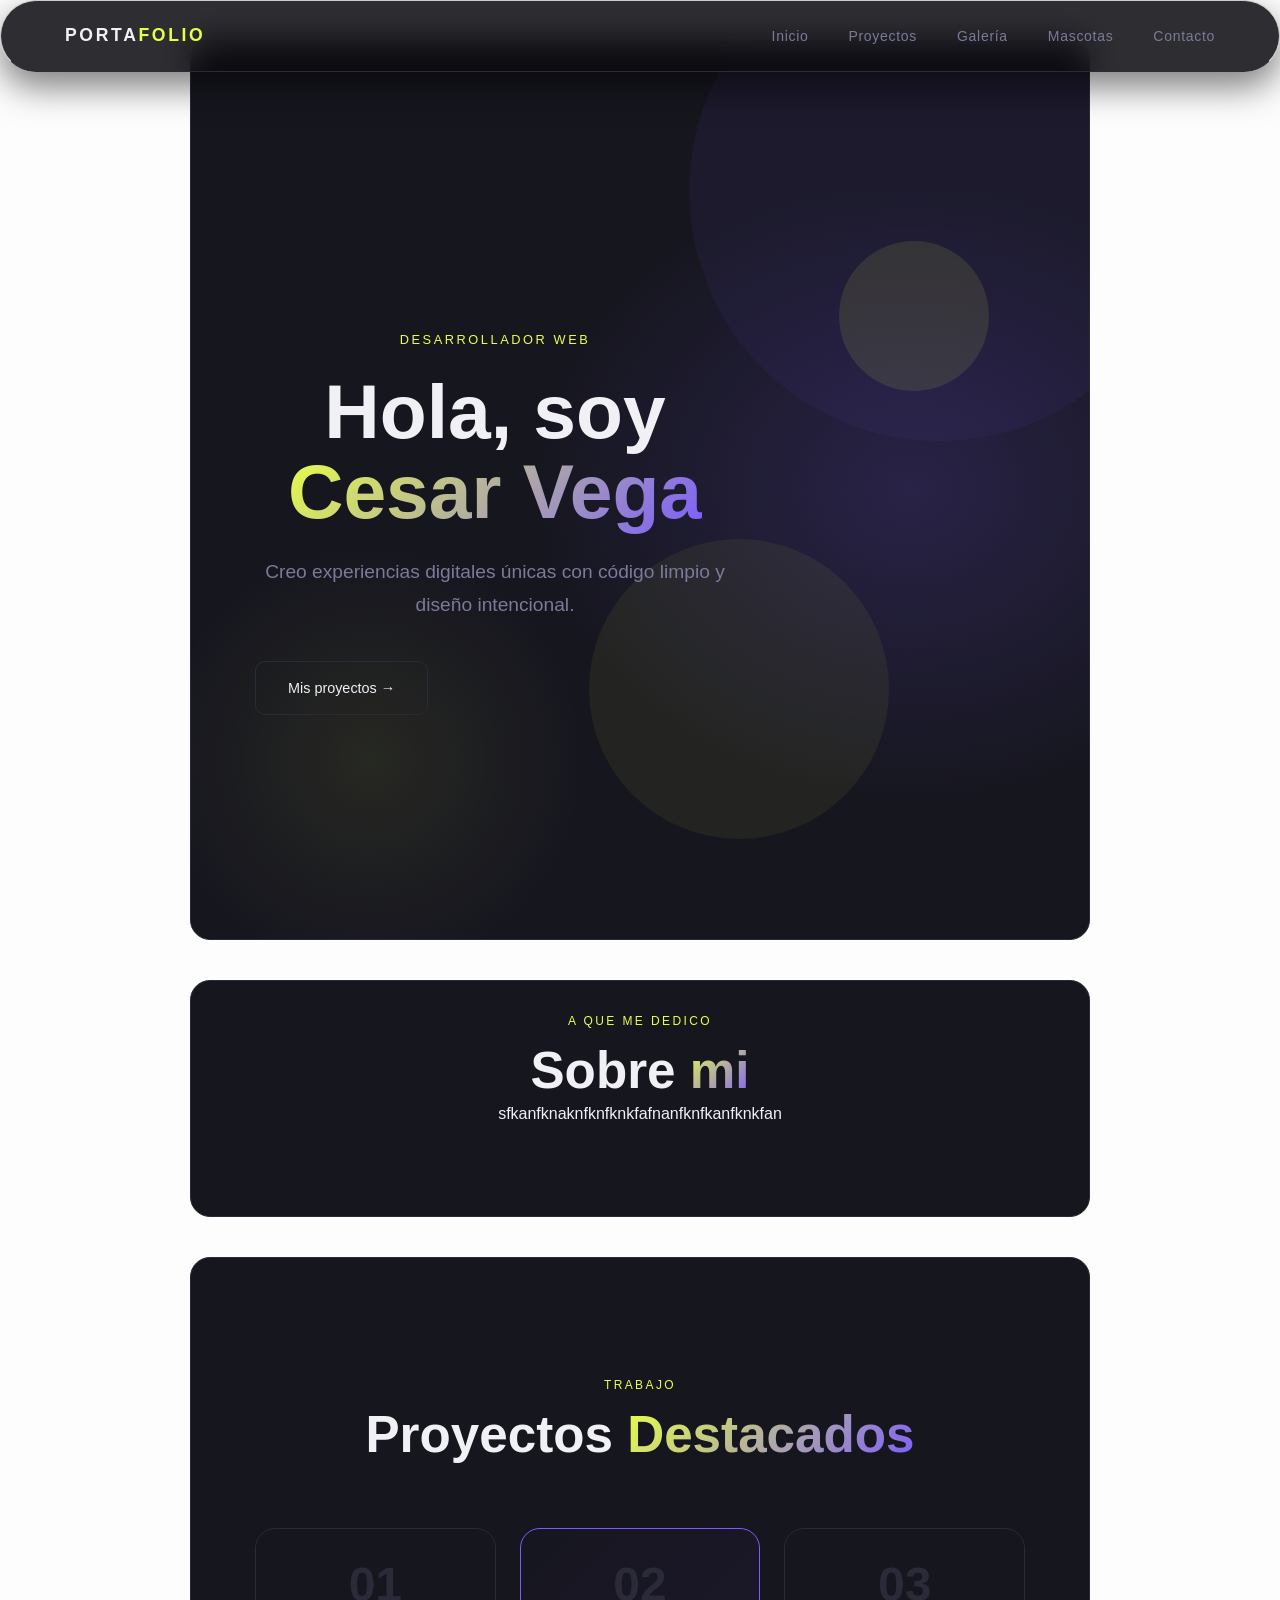
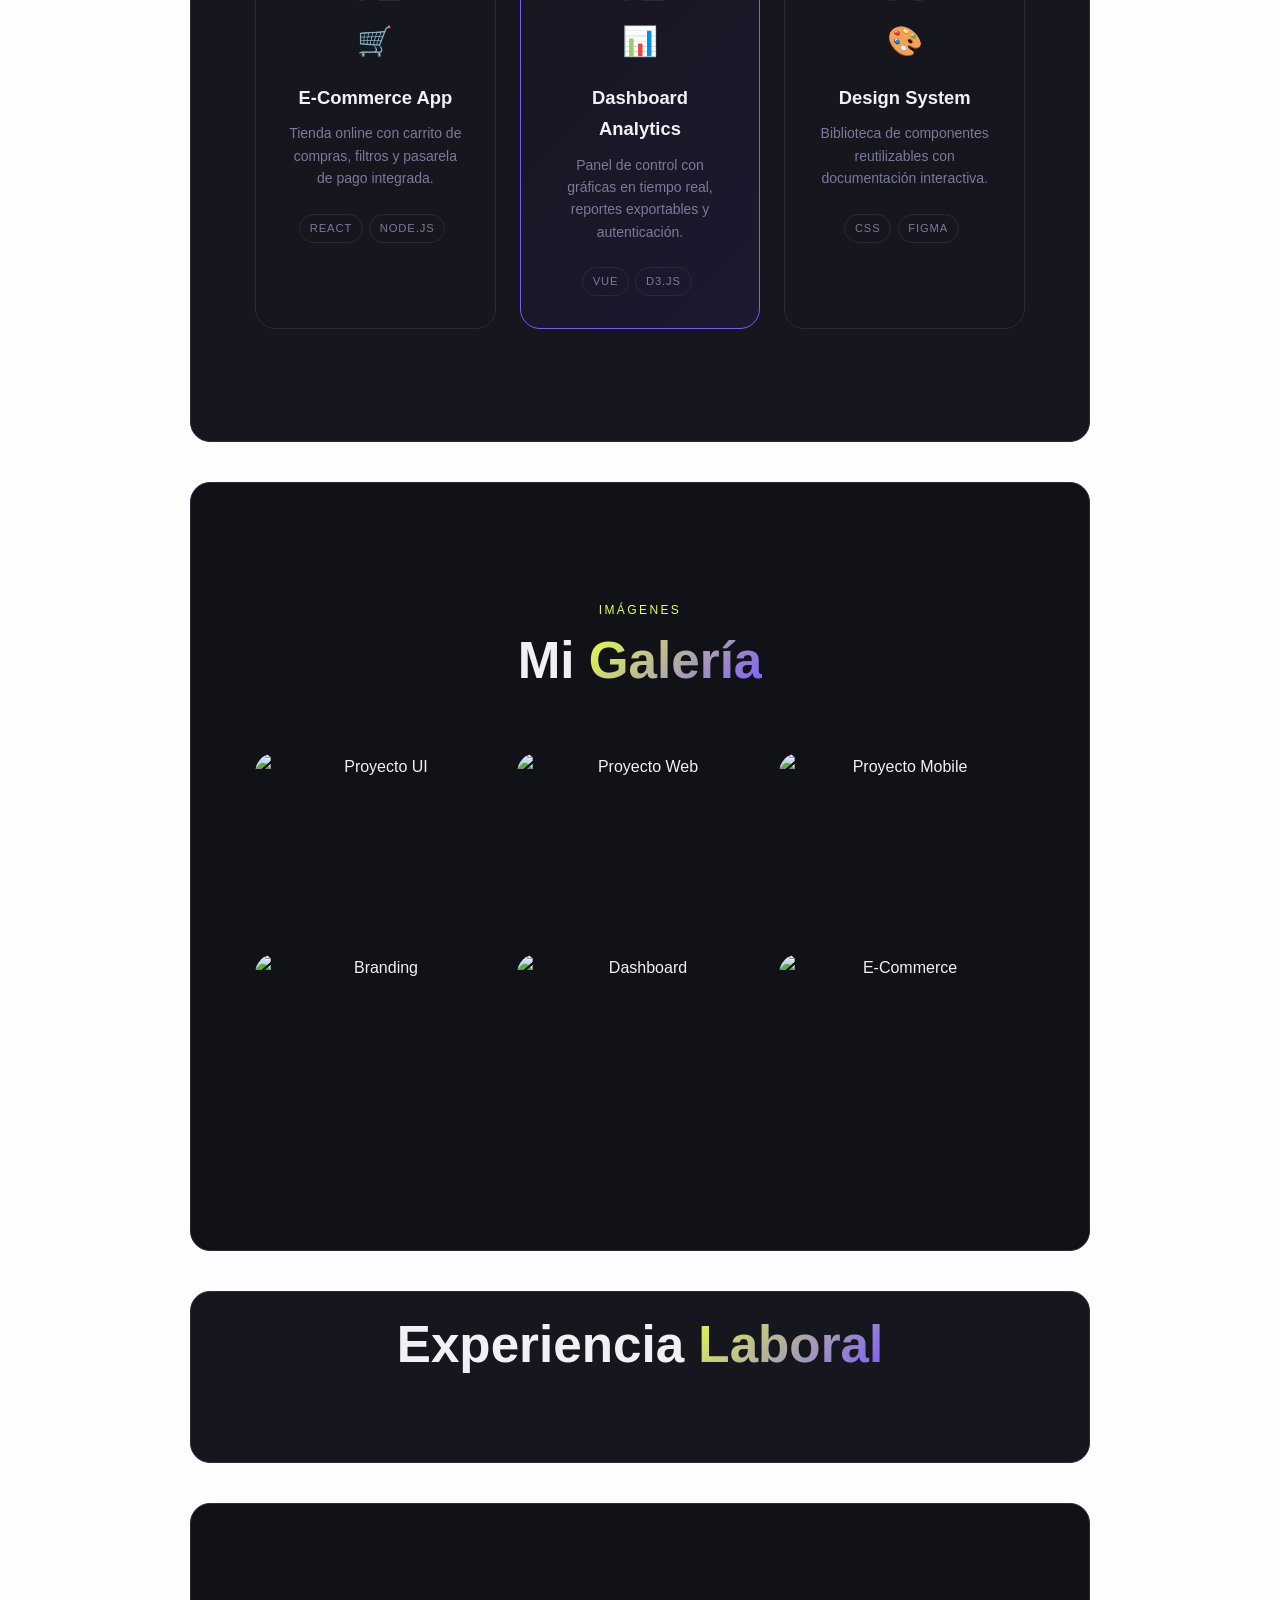
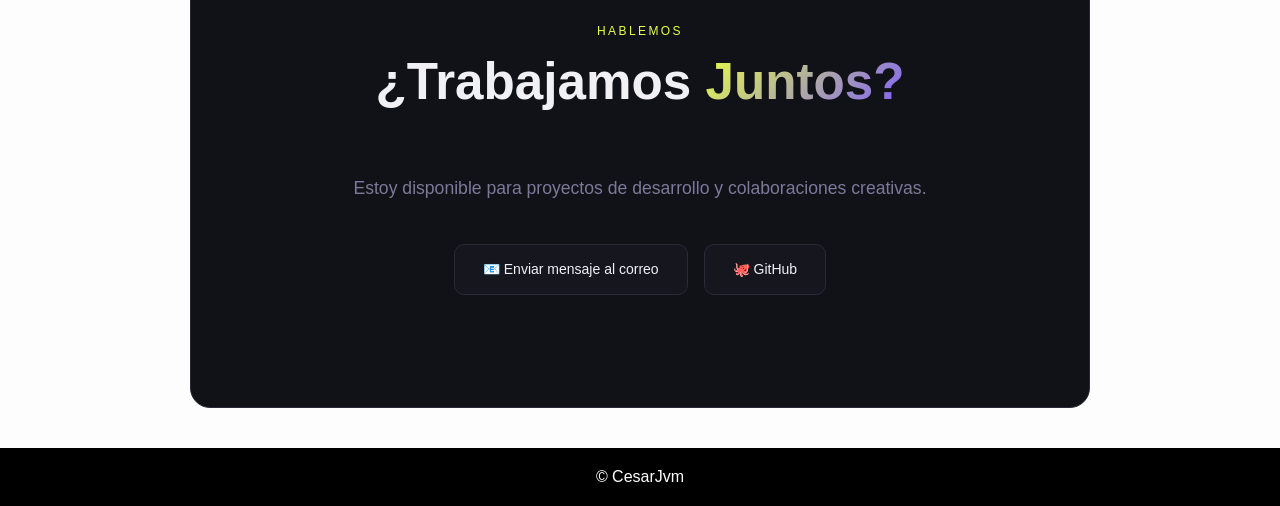
==== index.html @ 5b827ba8 "actualizaciones de carpetas" ====
<!DOCTYPE html>
<html lang="en">

<head>
    <meta charset="UTF-8">
    <meta name="viewport" content="width=device-width, initial-scale=1.0">
    <title>MI PORTAFOLIO</title>
    <link rel="stylesheet" href="css/index.css">
    <script src="https://kit.fontawesome.com/748620dc2f.js" crossorigin="anonymous"></script>
    <script src="script.js"></script>
</head>

<body>

    <header>
        <nav id="navbar">
            <ul class="nav-logo">PORTA<span>FOLIO</span></ul>
            <ul class="nav-links">
                <li><a href="#inicio">Inicio</a></li>
                <li><a href="#proyectos">Proyectos</a></li>
                <li><a href="#galeria">Galería</a></li>
                <li><a href="mascotas.html">Mascotas</a></li>
                <li><a href="#contacto">Contacto</a></li>
            </ul>
            <button class="menu-toggle" id="menuToggle" aria-label="Menú">
                <span></span><span></span><span></span>
            </button>
        </nav>
    </header>


    <!-- HERO -->
    <section id="inicio" class="hero">
        <div class="hero-bg"></div>
        <div class="hero-content">
            <p class="hero-label reveal">Desarrollador Web</p>
            <h1 class="hero-title reveal">Hola, soy<br /><span class="highlight"> Cesar Vega </span></h1>
            <p class="hero-desc reveal" id="heroParagraph">Creo experiencias digitales únicas con código limpio y diseño
                intencional.</p>
            <div class="hero-btns reveal">
                <a href="#proyectos" class="btn-secondary">Mis proyectos →</a>
            </div>
            <div id="extraContent" class="extra-content hidden">
                <p>🚀 Apasionado por el desarrollo frontend, el diseño responsivo y la experiencia de usuario. Siempre
                    aprendiendo, siempre construyendo.</p>
            </div>
        </div>
        <div class="hero-deco">
            <div class="circle c1"></div>
            <div class="circle c2"></div>
            <div class="circle c3"></div>
        </div>
    </section>

    <!-- BIENVENIDA -->
    <div id="welcomeMsg" class="welcome-banner hidden">
        <span>👋 ¡Bienvenido/a a mi portafolio! Gracias por visitar.</span>
        <button onclick="closeWelcome()">✕</button>
    </div>

    <!-- SOBRE MI -->
    <section id="sobre">
        <div class="section-header">
            <span class="section-tag">A que me dedico</span>
            <h2>Sobre <em>mi</em></h2>
            <p>sfkanfknaknfknfknkfafnanfknfkanfknkfan</p>
        </div>
    </section>

    <!-- PROYECTOS -->
    <section id="proyectos" class="section proyectos-section">
        <div class="section-header">
            <span class="section-tag">Trabajo</span>
            <h2>Proyectos <em>Destacados</em></h2>
        </div>
        <div class="proyectos-grid">
            <div class="proyecto-card">
                <div class="card-number">01</div>
                <div class="card-icon">🛒</div>
                <h3>E-Commerce App</h3>
                <p>Tienda online con carrito de compras, filtros y pasarela de pago integrada.</p>
                <span class="tag">React</span><span class="tag">Node.js</span>
            </div>
            <div class="proyecto-card featured">
                <div class="card-number">02</div>
                <div class="card-icon">📊</div>
                <h3>Dashboard Analytics</h3>
                <p>Panel de control con gráficas en tiempo real, reportes exportables y autenticación.</p>
                <span class="tag">Vue</span><span class="tag">D3.js</span>
            </div>
            <div class="proyecto-card">
                <div class="card-number">03</div>
                <div class="card-icon">🎨</div>
                <h3>Design System</h3>
                <p>Biblioteca de componentes reutilizables con documentación interactiva.</p>
                <span class="tag">CSS</span><span class="tag">Figma</span>
            </div>
    </section>

    <!-- GALERÍA -->
    <section id="galeria" class="section galeria-section">
        <div class="section-header">
            <span class="section-tag">Imágenes</span>
            <h2>Mi <em>Galería</em></h2>
        </div>
        <div class="galeria-grid">
            <div class="galeria-item">
                <img src="https://picsum.photos/seed/port1/600/400" alt="Proyecto UI" loading="lazy" />
                <div class="galeria-overlay"><span>UI Design</span></div>
            </div>
            <div class="galeria-item">
                <img src="https://picsum.photos/seed/port2/600/400" alt="Proyecto Web" loading="lazy" />
                <div class="galeria-overlay"><span>Web App</span></div>
            </div>
            <div class="galeria-item">
                <img src="https://picsum.photos/seed/port3/600/400" alt="Proyecto Mobile" loading="lazy" />
                <div class="galeria-overlay"><span>Mobile</span></div>
            </div>
            <div class="galeria-item">
                <img src="https://picsum.photos/seed/port4/600/400" alt="Branding" loading="lazy" />
                <div class="galeria-overlay"><span>Branding</span></div>
            </div>
            <div class="galeria-item">
                <img src="https://picsum.photos/seed/port5/600/400" alt="Dashboard" loading="lazy" />
                <div class="galeria-overlay"><span>Dashboard</span></div>
            </div>
            <div class="galeria-item">
                <img src="https://picsum.photos/seed/port6/600/400" alt="E-Commerce" loading="lazy" />
                <div class="galeria-overlay"><span>E-Commerce</span></div>
            </div>
        </div>
    </section>



    <!-- EXPERIENCIA -->
    <section id="experiencia">
        <div class="section-header">
            <h2>Experiencia<em> Laboral</em></h2>
          
    </section>

    <!-- CONTACTO -->
    <section id="contacto" class="section contacto-section">
        <div class="section-header">
            <span class="section-tag">Hablemos</span>
            <h2>¿Trabajamos <em>Juntos?</em></h2>
        </div>
        <div class="contacto-inner">
            <p class="contacto-desc">Estoy disponible para proyectos de desarrollo y colaboraciones creativas.</p>
            <div class="contacto-links">
                <a href="cesarvegamrales@gmail.com" class="contacto-btn">📧 Enviar mensaje al correo</a>
                <a href="https://github.com/cesarvega1" class="contacto-btn">🐙 GitHub</a>
            </div>
        </div>
    </section>

    <!-- FOOTER -->
    <footer>

        <a href="" target="_blank">
        </a>
        <a href="https://x.com/cesarvegamrales" target="_blank">
            <i class="fab fa-twitter"></i>
        </a>
        <a href="https://www.instagram.com/cesar_jvm" target="_blank">
            <i class="fab fa-instagram"></i>
        </a>
        <a href="https://www.facebook.com" target="_blank">
            <i class="fab fa-facebook"></i>
        </a>
        <p>© CesarJvm</p>


</body>

</html>
---- css/index.css ----
@import url(body.css);
@import url(footer.css);
@import url(galeria.css);
@import url(navbar.css);
@import url(proyecto.css);
@import url(reset.css);
@import url(secciones.css);
@import url(style.css);
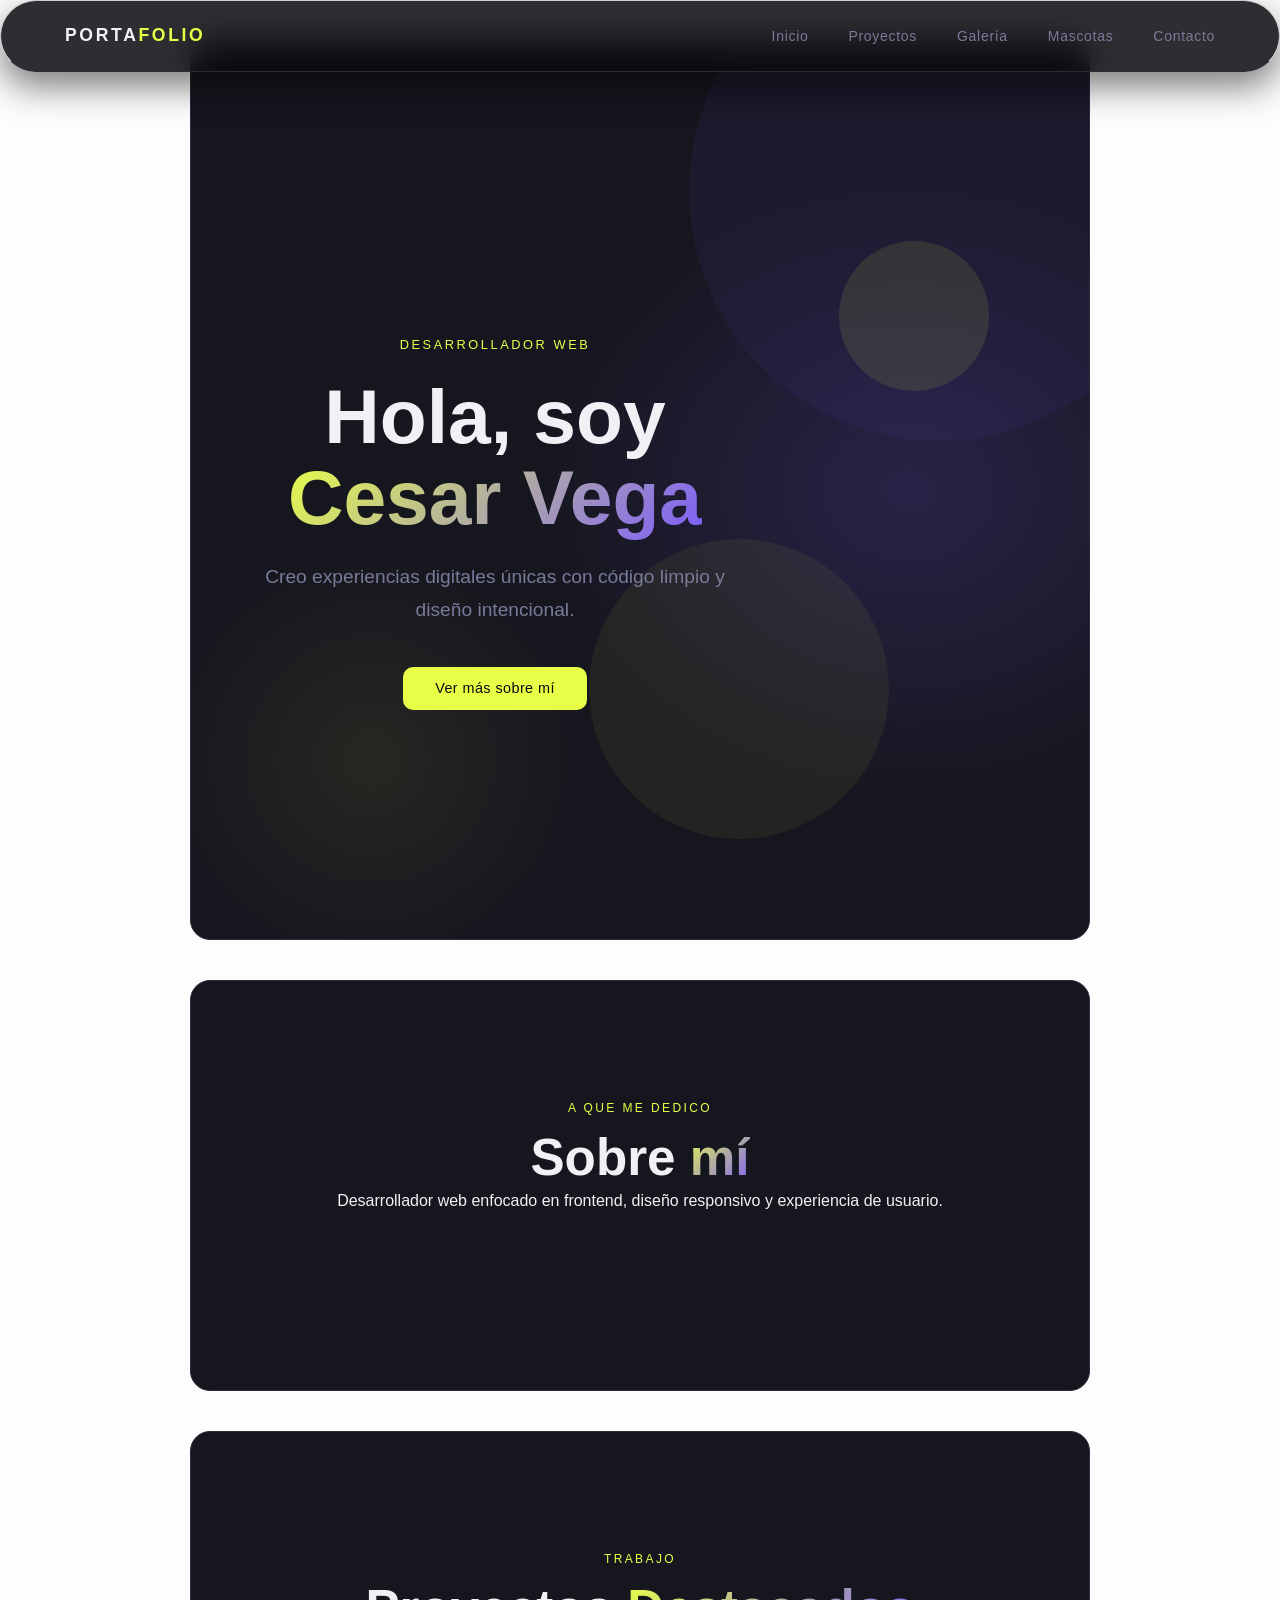
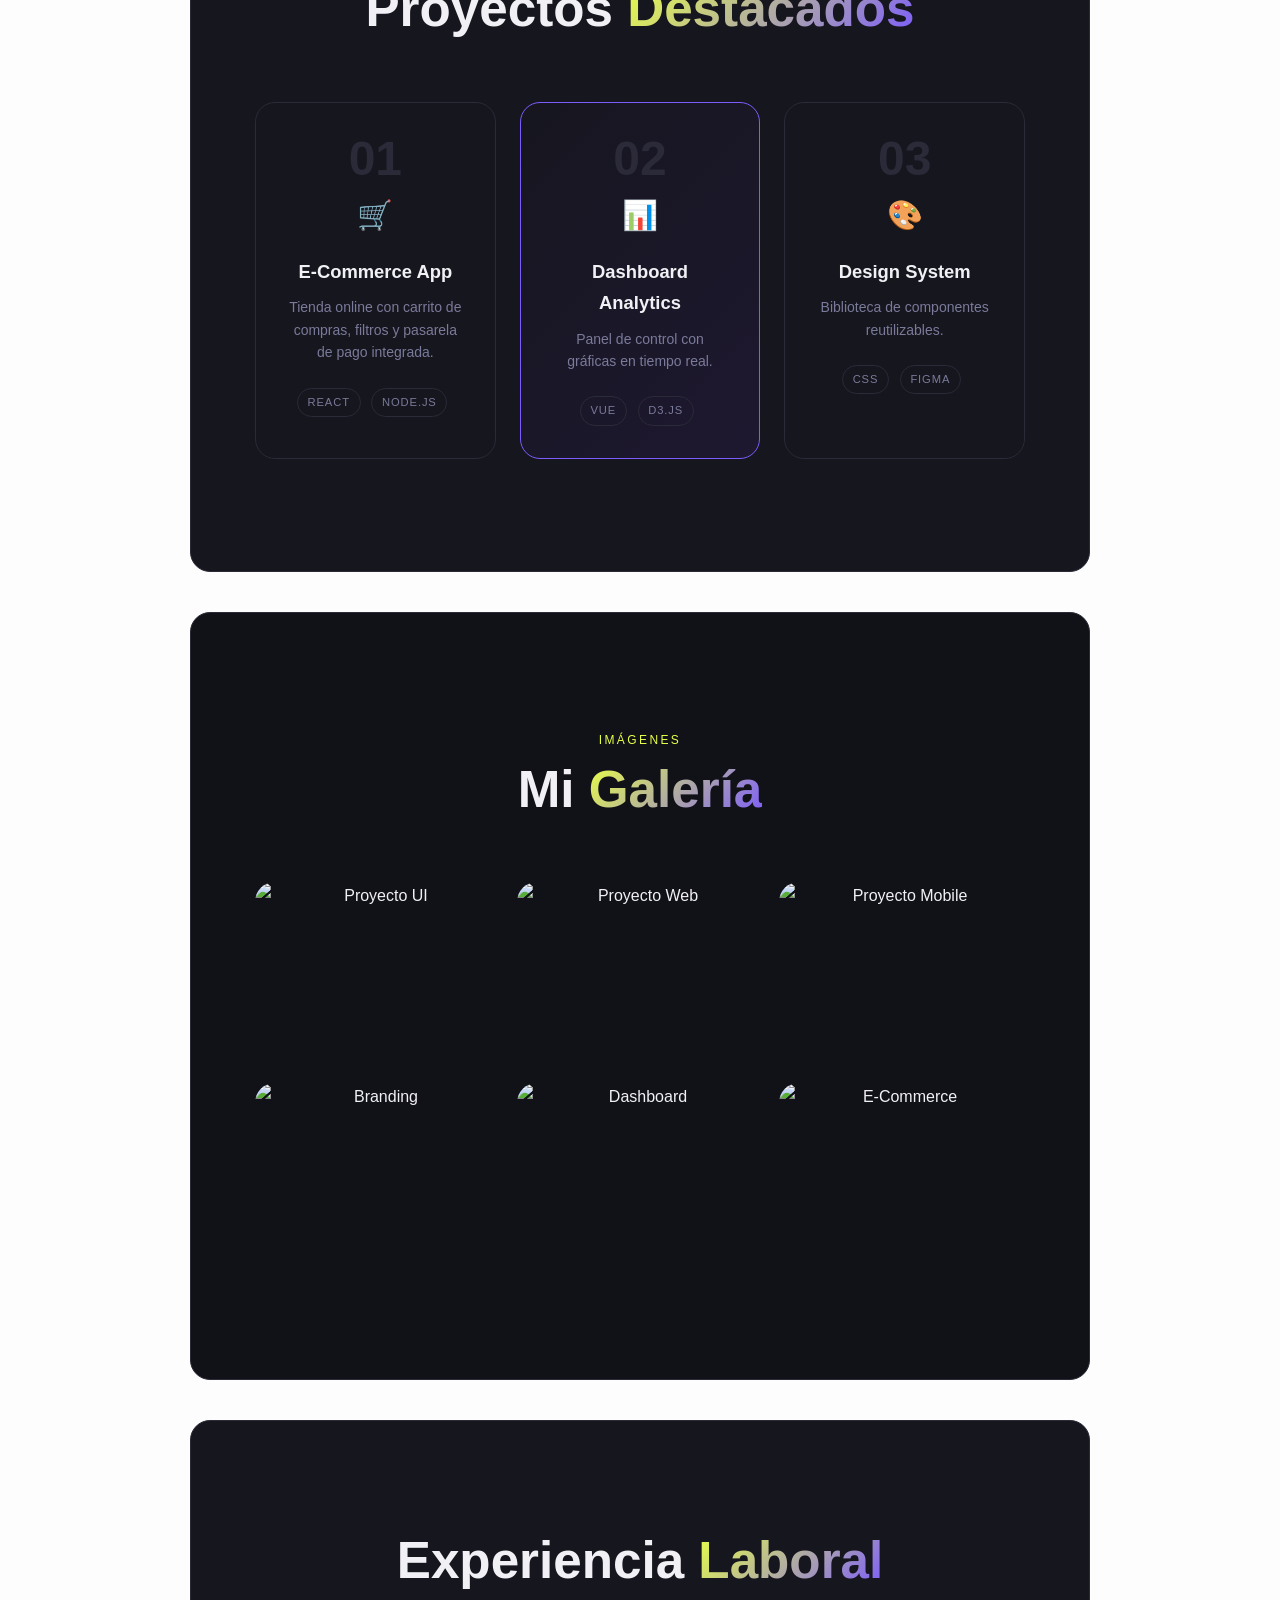
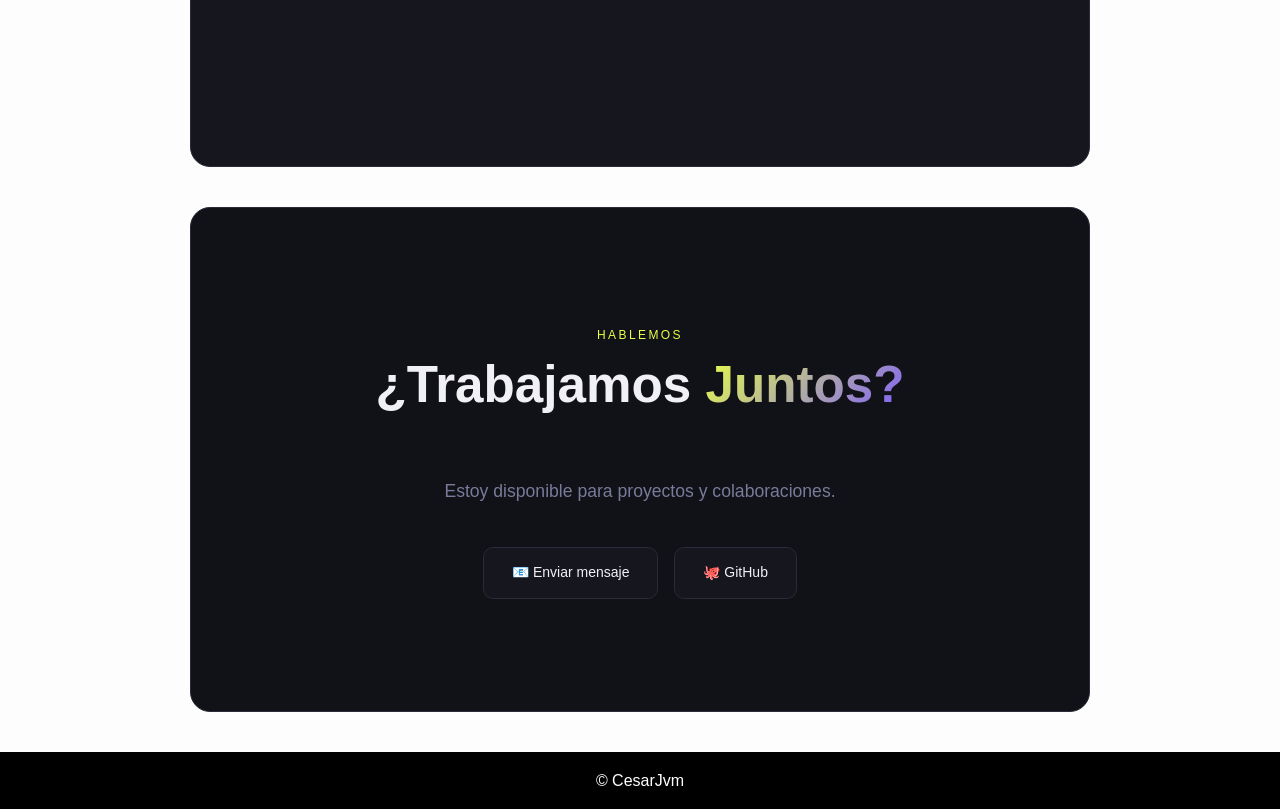
==== commit 905482ec: "modificacion en js y se agrega un nuevo boton de coultar y mostrar informacion" ====
--- a/index.html
+++ b/index.html
@@ -1,5 +1,5 @@
 <!DOCTYPE html>
-<html lang="en">
+<html lang="es">
 
 <head>
     <meta charset="UTF-8">
@@ -7,44 +7,55 @@
     <title>MI PORTAFOLIO</title>
     <link rel="stylesheet" href="css/index.css">
     <script src="https://kit.fontawesome.com/748620dc2f.js" crossorigin="anonymous"></script>
-    <script src="script.js"></script>
+    <script defer src="js/script.js"></script>
 </head>
 
 <body>
 
+    <!-- HEADER -->
     <header>
         <nav id="navbar">
-            <ul class="nav-logo">PORTA<span>FOLIO</span></ul>
-            <ul class="nav-links">
+            <h2 class="nav-logo">PORTA<span>FOLIO</span></h2>
+
+            <ul class="nav-links" id="navLinks">
                 <li><a href="#inicio">Inicio</a></li>
                 <li><a href="#proyectos">Proyectos</a></li>
                 <li><a href="#galeria">Galería</a></li>
                 <li><a href="mascotas.html">Mascotas</a></li>
                 <li><a href="#contacto">Contacto</a></li>
             </ul>
+
             <button class="menu-toggle" id="menuToggle" aria-label="Menú">
-                <span></span><span></span><span></span>
+                <span></span>
+                <span></span>
+                <span></span>
             </button>
         </nav>
     </header>
 
-
     <!-- HERO -->
     <section id="inicio" class="hero">
         <div class="hero-bg"></div>
+
         <div class="hero-content">
             <p class="hero-label reveal">Desarrollador Web</p>
-            <h1 class="hero-title reveal">Hola, soy<br /><span class="highlight"> Cesar Vega </span></h1>
-            <p class="hero-desc reveal" id="heroParagraph">Creo experiencias digitales únicas con código limpio y diseño
-                intencional.</p>
-            <div class="hero-btns reveal">
-                <a href="#proyectos" class="btn-secondary">Mis proyectos →</a>
-            </div>
+
+            <h1 class="hero-title reveal">
+                Hola, soy <br>
+                <span class="highlight">Cesar Vega</span>
+            </h1>
+
+            <p class="hero-desc reveal">
+                Creo experiencias digitales únicas con código limpio y diseño intencional.
+            </p>
+            <button class="btn-primary" id="toggleBtn" onclick="toggleContent()">Ver más sobre mí</button>
+            </button>
             <div id="extraContent" class="extra-content hidden">
                 <p>🚀 Apasionado por el desarrollo frontend, el diseño responsivo y la experiencia de usuario. Siempre
                     aprendiendo, siempre construyendo.</p>
             </div>
         </div>
+
         <div class="hero-deco">
             <div class="circle c1"></div>
             <div class="circle c2"></div>
@@ -59,11 +70,11 @@
     </div>
 
     <!-- SOBRE MI -->
-    <section id="sobre">
+    <section id="sobre" class="section">
         <div class="section-header">
             <span class="section-tag">A que me dedico</span>
-            <h2>Sobre <em>mi</em></h2>
-            <p>sfkanfknaknfknfknkfafnanfknfkanfknkfan</p>
+            <h2>Sobre <em>mí</em></h2>
+            <p>Desarrollador web enfocado en frontend, diseño responsivo y experiencia de usuario.</p>
         </div>
     </section>
 
@@ -73,28 +84,35 @@
             <span class="section-tag">Trabajo</span>
             <h2>Proyectos <em>Destacados</em></h2>
         </div>
+
         <div class="proyectos-grid">
             <div class="proyecto-card">
                 <div class="card-number">01</div>
                 <div class="card-icon">🛒</div>
                 <h3>E-Commerce App</h3>
                 <p>Tienda online con carrito de compras, filtros y pasarela de pago integrada.</p>
-                <span class="tag">React</span><span class="tag">Node.js</span>
-            </div>
+                <span class="tag">React</span>
+                <span class="tag">Node.js</span>
+            </div>
+
             <div class="proyecto-card featured">
                 <div class="card-number">02</div>
                 <div class="card-icon">📊</div>
                 <h3>Dashboard Analytics</h3>
-                <p>Panel de control con gráficas en tiempo real, reportes exportables y autenticación.</p>
-                <span class="tag">Vue</span><span class="tag">D3.js</span>
-            </div>
+                <p>Panel de control con gráficas en tiempo real.</p>
+                <span class="tag">Vue</span>
+                <span class="tag">D3.js</span>
+            </div>
+
             <div class="proyecto-card">
                 <div class="card-number">03</div>
                 <div class="card-icon">🎨</div>
                 <h3>Design System</h3>
-                <p>Biblioteca de componentes reutilizables con documentación interactiva.</p>
-                <span class="tag">CSS</span><span class="tag">Figma</span>
-            </div>
+                <p>Biblioteca de componentes reutilizables.</p>
+                <span class="tag">CSS</span>
+                <span class="tag">Figma</span>
+            </div>
+        </div>
     </section>
 
     <!-- GALERÍA -->
@@ -103,41 +121,45 @@
             <span class="section-tag">Imágenes</span>
             <h2>Mi <em>Galería</em></h2>
         </div>
+
         <div class="galeria-grid">
             <div class="galeria-item">
-                <img src="https://picsum.photos/seed/port1/600/400" alt="Proyecto UI" loading="lazy" />
+                <img src="https://picsum.photos/seed/port1/600/400" alt="Proyecto UI">
                 <div class="galeria-overlay"><span>UI Design</span></div>
             </div>
-            <div class="galeria-item">
-                <img src="https://picsum.photos/seed/port2/600/400" alt="Proyecto Web" loading="lazy" />
+
+            <div class="galeria-item">
+                <img src="https://picsum.photos/seed/port2/600/400" alt="Proyecto Web">
                 <div class="galeria-overlay"><span>Web App</span></div>
             </div>
-            <div class="galeria-item">
-                <img src="https://picsum.photos/seed/port3/600/400" alt="Proyecto Mobile" loading="lazy" />
+
+            <div class="galeria-item">
+                <img src="https://picsum.photos/seed/port3/600/400" alt="Proyecto Mobile">
                 <div class="galeria-overlay"><span>Mobile</span></div>
             </div>
-            <div class="galeria-item">
-                <img src="https://picsum.photos/seed/port4/600/400" alt="Branding" loading="lazy" />
+
+            <div class="galeria-item">
+                <img src="https://picsum.photos/seed/port4/600/400" alt="Branding">
                 <div class="galeria-overlay"><span>Branding</span></div>
             </div>
-            <div class="galeria-item">
-                <img src="https://picsum.photos/seed/port5/600/400" alt="Dashboard" loading="lazy" />
+
+            <div class="galeria-item">
+                <img src="https://picsum.photos/seed/port5/600/400" alt="Dashboard">
                 <div class="galeria-overlay"><span>Dashboard</span></div>
             </div>
-            <div class="galeria-item">
-                <img src="https://picsum.photos/seed/port6/600/400" alt="E-Commerce" loading="lazy" />
+
+            <div class="galeria-item">
+                <img src="https://picsum.photos/seed/port6/600/400" alt="E-Commerce">
                 <div class="galeria-overlay"><span>E-Commerce</span></div>
             </div>
         </div>
     </section>
 
-
-
     <!-- EXPERIENCIA -->
-    <section id="experiencia">
-        <div class="section-header">
-            <h2>Experiencia<em> Laboral</em></h2>
-          
+    <section id="experiencia" class="section">
+        <div class="section-header">
+            <h2>Experiencia <em>Laboral</em></h2>
+        </div>
     </section>
 
     <!-- CONTACTO -->
@@ -146,31 +168,38 @@
             <span class="section-tag">Hablemos</span>
             <h2>¿Trabajamos <em>Juntos?</em></h2>
         </div>
+
         <div class="contacto-inner">
-            <p class="contacto-desc">Estoy disponible para proyectos de desarrollo y colaboraciones creativas.</p>
+            <p class="contacto-desc">Estoy disponible para proyectos y colaboraciones.</p>
+
             <div class="contacto-links">
-                <a href="cesarvegamrales@gmail.com" class="contacto-btn">📧 Enviar mensaje al correo</a>
-                <a href="https://github.com/cesarvega1" class="contacto-btn">🐙 GitHub</a>
+                <a href="mailto:cesarvegamrales@gmail.com" class="contacto-btn">
+                    📧 Enviar mensaje
+                </a>
+
+                <a href="https://github.com/cesarvega1" target="_blank" class="contacto-btn">
+                    🐙 GitHub
+                </a>
             </div>
         </div>
     </section>
 
     <!-- FOOTER -->
     <footer>
-
-        <a href="" target="_blank">
-        </a>
         <a href="https://x.com/cesarvegamrales" target="_blank">
             <i class="fab fa-twitter"></i>
         </a>
+
         <a href="https://www.instagram.com/cesar_jvm" target="_blank">
             <i class="fab fa-instagram"></i>
         </a>
+
         <a href="https://www.facebook.com" target="_blank">
             <i class="fab fa-facebook"></i>
         </a>
+
         <p>© CesarJvm</p>
-
+    </footer>
 
 </body>
 
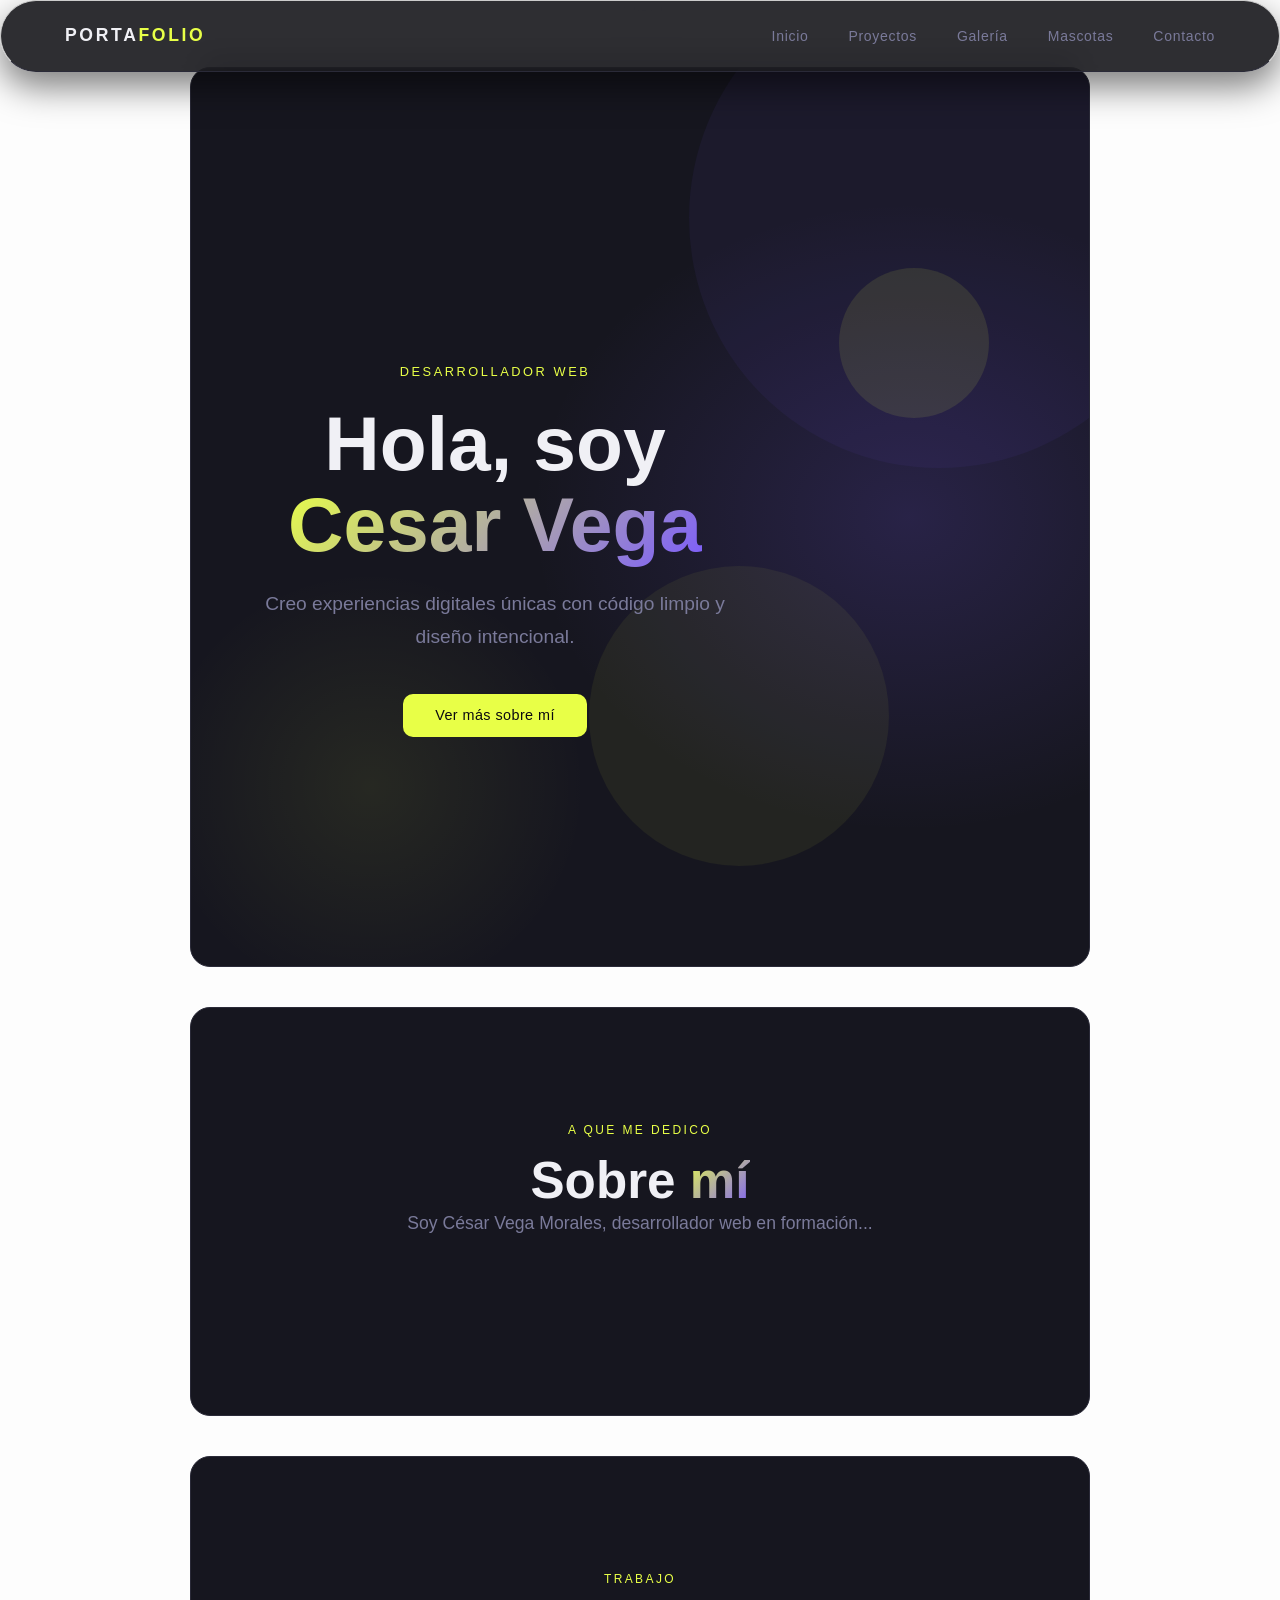
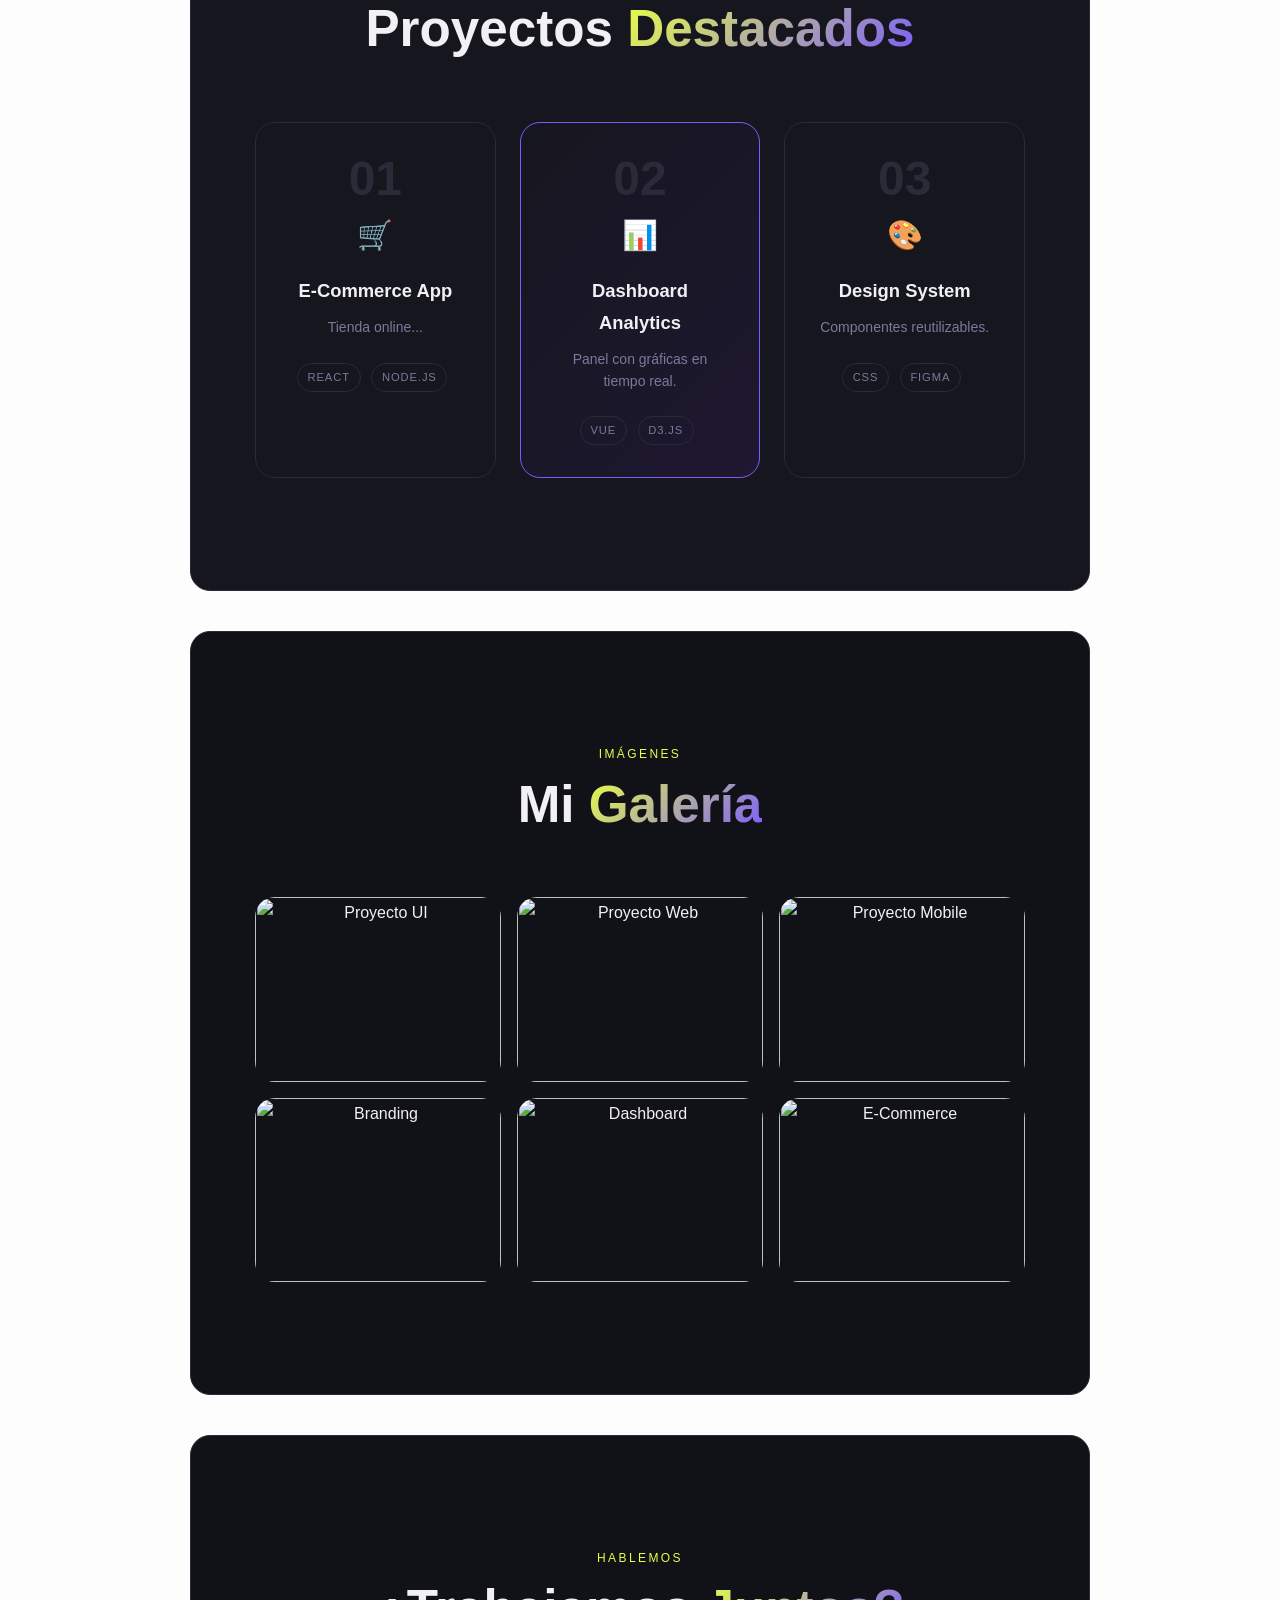
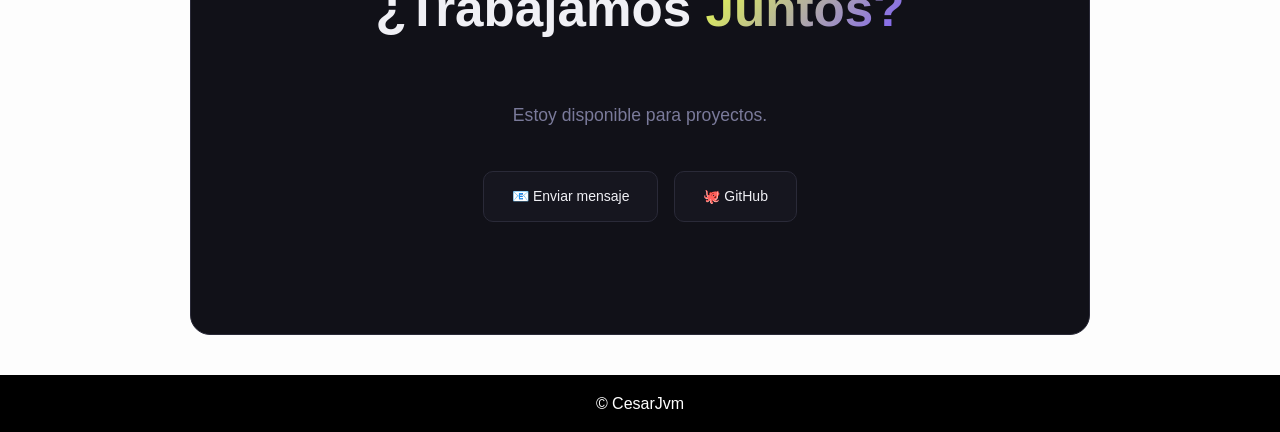
==== commit b77307f8: "se coloca funcional el boton hambuerguesa y se le agregan unos ajustes" ====
--- a/index.html
+++ b/index.html
@@ -1,22 +1,42 @@
+```html
 <!DOCTYPE html>
+<!-- Define el tipo de documento como HTML5 -->
+
 <html lang="es">
+<!-- Idioma del sitio -->
 
 <head>
+    <!-- Configuración general -->
+
     <meta charset="UTF-8">
+    <!-- Permite usar tildes y caracteres especiales -->
+
     <meta name="viewport" content="width=device-width, initial-scale=1.0">
+    <!-- Hace que el diseño sea responsive -->
+
     <title>MI PORTAFOLIO</title>
+    <!-- Título de la pestaña -->
+
     <link rel="stylesheet" href="css/index.css">
+    <!-- Conexión con el CSS -->
+
     <script src="https://kit.fontawesome.com/748620dc2f.js" crossorigin="anonymous"></script>
+    <!-- Librería de iconos (Font Awesome) -->
+
     <script defer src="js/script.js"></script>
+    <!-- Archivo JS (se ejecuta después de cargar el HTML) -->
 </head>
 
 <body>
 
-    <!-- HEADER -->
+    <!-- ================= HEADER / NAVBAR ================= -->
     <header>
         <nav id="navbar">
+
+            <!-- Logo -->
             <h2 class="nav-logo">PORTA<span>FOLIO</span></h2>
 
+            <!-- Menú de navegación -->
             <ul class="nav-links" id="navLinks">
                 <li><a href="#inicio">Inicio</a></li>
                 <li><a href="#proyectos">Proyectos</a></li>
@@ -25,19 +45,25 @@
                 <li><a href="#contacto">Contacto</a></li>
             </ul>
 
+            <!-- Botón hamburguesa (solo visible en móvil) -->
             <button class="menu-toggle" id="menuToggle" aria-label="Menú">
                 <span></span>
                 <span></span>
                 <span></span>
             </button>
+
         </nav>
     </header>
 
-    <!-- HERO -->
+    <!-- ================= HERO (PORTADA) ================= -->
     <section id="inicio" class="hero">
+
+        <!-- Fondo decorativo -->
         <div class="hero-bg"></div>
 
+        <!-- Contenido principal -->
         <div class="hero-content">
+
             <p class="hero-label reveal">Desarrollador Web</p>
 
             <h1 class="hero-title reveal">
@@ -48,14 +74,19 @@
             <p class="hero-desc reveal">
                 Creo experiencias digitales únicas con código limpio y diseño intencional.
             </p>
-            <button class="btn-primary" id="toggleBtn" onclick="toggleContent()">Ver más sobre mí</button>
+
+            <!-- Botón que muestra más información -->
+            <button class="btn-primary" id="toggleBtn" onclick="toggleContent()">
+                Ver más sobre mí
             </button>
+
+            <!-- Contenido oculto -->
             <div id="extraContent" class="extra-content hidden">
-                <p>🚀 Apasionado por el desarrollo frontend, el diseño responsivo y la experiencia de usuario. Siempre
-                    aprendiendo, siempre construyendo.</p>
-            </div>
-        </div>
-
+                <p>🚀 Apasionado por el desarrollo frontend...</p>
+            </div>
+        </div>
+
+        <!-- Elementos decorativos -->
         <div class="hero-deco">
             <div class="circle c1"></div>
             <div class="circle c2"></div>
@@ -63,71 +94,90 @@
         </div>
     </section>
 
-    <!-- BIENVENIDA -->
+    <!-- ================= MENSAJE DE BIENVENIDA ================= -->
     <div id="welcomeMsg" class="welcome-banner hidden">
-        <span>👋 ¡Bienvenido/a a mi portafolio! Gracias por visitar.</span>
+        <span>👋 ¡Bienvenido/a a mi portafolio!</span>
         <button onclick="closeWelcome()">✕</button>
+        <!-- Botón que cierra el mensaje -->
     </div>
 
-    <!-- SOBRE MI -->
+    <!-- ================= SOBRE MI ================= -->
     <section id="sobre" class="section">
         <div class="section-header">
+
             <span class="section-tag">A que me dedico</span>
+
             <h2>Sobre <em>mí</em></h2>
-            <p>Desarrollador web enfocado en frontend, diseño responsivo y experiencia de usuario.</p>
-        </div>
-    </section>
-
-    <!-- PROYECTOS -->
+
+            <p class="contacto-desc">
+                Soy César Vega Morales, desarrollador web en formación...
+            </p>
+
+        </div>
+    </section>
+
+    <!-- ================= PROYECTOS ================= -->
     <section id="proyectos" class="section proyectos-section">
+
         <div class="section-header">
             <span class="section-tag">Trabajo</span>
             <h2>Proyectos <em>Destacados</em></h2>
         </div>
 
+        <!-- Grid de proyectos -->
         <div class="proyectos-grid">
+
+            <!-- Proyecto 1 -->
             <div class="proyecto-card">
                 <div class="card-number">01</div>
                 <div class="card-icon">🛒</div>
                 <h3>E-Commerce App</h3>
-                <p>Tienda online con carrito de compras, filtros y pasarela de pago integrada.</p>
+                <p>Tienda online...</p>
                 <span class="tag">React</span>
                 <span class="tag">Node.js</span>
             </div>
 
+            <!-- Proyecto destacado -->
             <div class="proyecto-card featured">
                 <div class="card-number">02</div>
                 <div class="card-icon">📊</div>
                 <h3>Dashboard Analytics</h3>
-                <p>Panel de control con gráficas en tiempo real.</p>
+                <p>Panel con gráficas en tiempo real.</p>
                 <span class="tag">Vue</span>
                 <span class="tag">D3.js</span>
             </div>
 
+            <!-- Proyecto 3 -->
             <div class="proyecto-card">
                 <div class="card-number">03</div>
                 <div class="card-icon">🎨</div>
                 <h3>Design System</h3>
-                <p>Biblioteca de componentes reutilizables.</p>
+                <p>Componentes reutilizables.</p>
                 <span class="tag">CSS</span>
                 <span class="tag">Figma</span>
             </div>
-        </div>
-    </section>
-
-    <!-- GALERÍA -->
+
+        </div>
+    </section>
+
+    <!-- ================= GALERÍA ================= -->
     <section id="galeria" class="section galeria-section">
+
         <div class="section-header">
             <span class="section-tag">Imágenes</span>
             <h2>Mi <em>Galería</em></h2>
         </div>
 
+        <!-- Grid de imágenes -->
         <div class="galeria-grid">
+
+            <!-- Cada item es una imagen -->
             <div class="galeria-item">
                 <img src="https://picsum.photos/seed/port1/600/400" alt="Proyecto UI">
                 <div class="galeria-overlay"><span>UI Design</span></div>
             </div>
 
+            <!-- Repetición de imágenes -->
             <div class="galeria-item">
                 <img src="https://picsum.photos/seed/port2/600/400" alt="Proyecto Web">
                 <div class="galeria-overlay"><span>Web App</span></div>
@@ -152,27 +202,27 @@
                 <img src="https://picsum.photos/seed/port6/600/400" alt="E-Commerce">
                 <div class="galeria-overlay"><span>E-Commerce</span></div>
             </div>
-        </div>
-    </section>
-
-    <!-- EXPERIENCIA -->
-    <section id="experiencia" class="section">
-        <div class="section-header">
-            <h2>Experiencia <em>Laboral</em></h2>
-        </div>
-    </section>
-
-    <!-- CONTACTO -->
+
+        </div>
+    </section>
+
+    <!-- ================= CONTACTO ================= -->
     <section id="contacto" class="section contacto-section">
+
         <div class="section-header">
             <span class="section-tag">Hablemos</span>
             <h2>¿Trabajamos <em>Juntos?</em></h2>
         </div>
 
         <div class="contacto-inner">
-            <p class="contacto-desc">Estoy disponible para proyectos y colaboraciones.</p>
-
+
+            <p class="contacto-desc">
+                Estoy disponible para proyectos.
+            </p>
+
+            <!-- Botones de contacto -->
             <div class="contacto-links">
+
                 <a href="mailto:cesarvegamrales@gmail.com" class="contacto-btn">
                     📧 Enviar mensaje
                 </a>
@@ -180,12 +230,15 @@
                 <a href="https://github.com/cesarvega1" target="_blank" class="contacto-btn">
                     🐙 GitHub
                 </a>
-            </div>
-        </div>
-    </section>
-
-    <!-- FOOTER -->
+
+            </div>
+        </div>
+    </section>
+
+    <!-- ================= FOOTER ================= -->
     <footer>
+
+        <!-- Redes sociales -->
         <a href="https://x.com/cesarvegamrales" target="_blank">
             <i class="fab fa-twitter"></i>
         </a>
@@ -202,5 +255,5 @@
     </footer>
 
 </body>
-
-</html>+</html>
+
--- a/css/index.css
+++ b/css/index.css
@@ -1,6 +1,6 @@
 @import url(body.css);
 @import url(footer.css);
-@import url(galeria.css);
+@import url(mascotas.css);
 @import url(navbar.css);
 @import url(proyecto.css);
 @import url(reset.css);
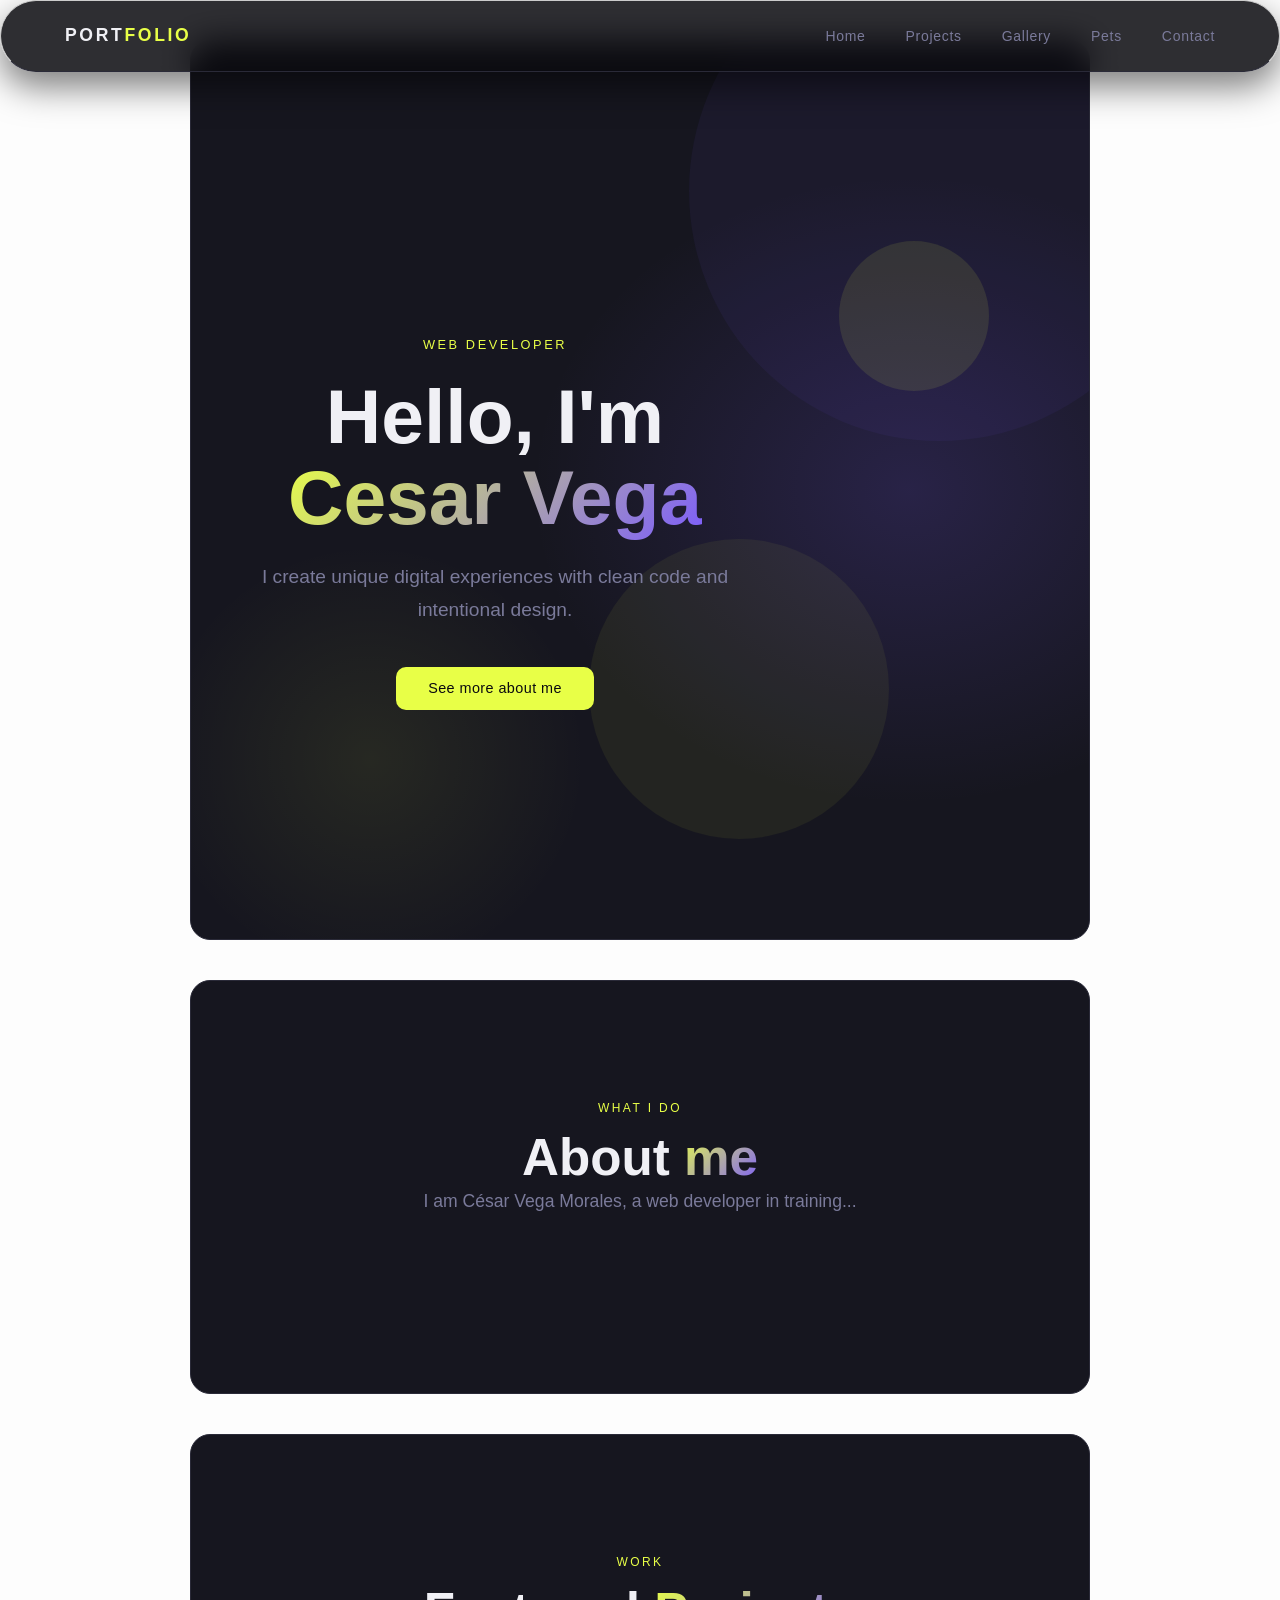
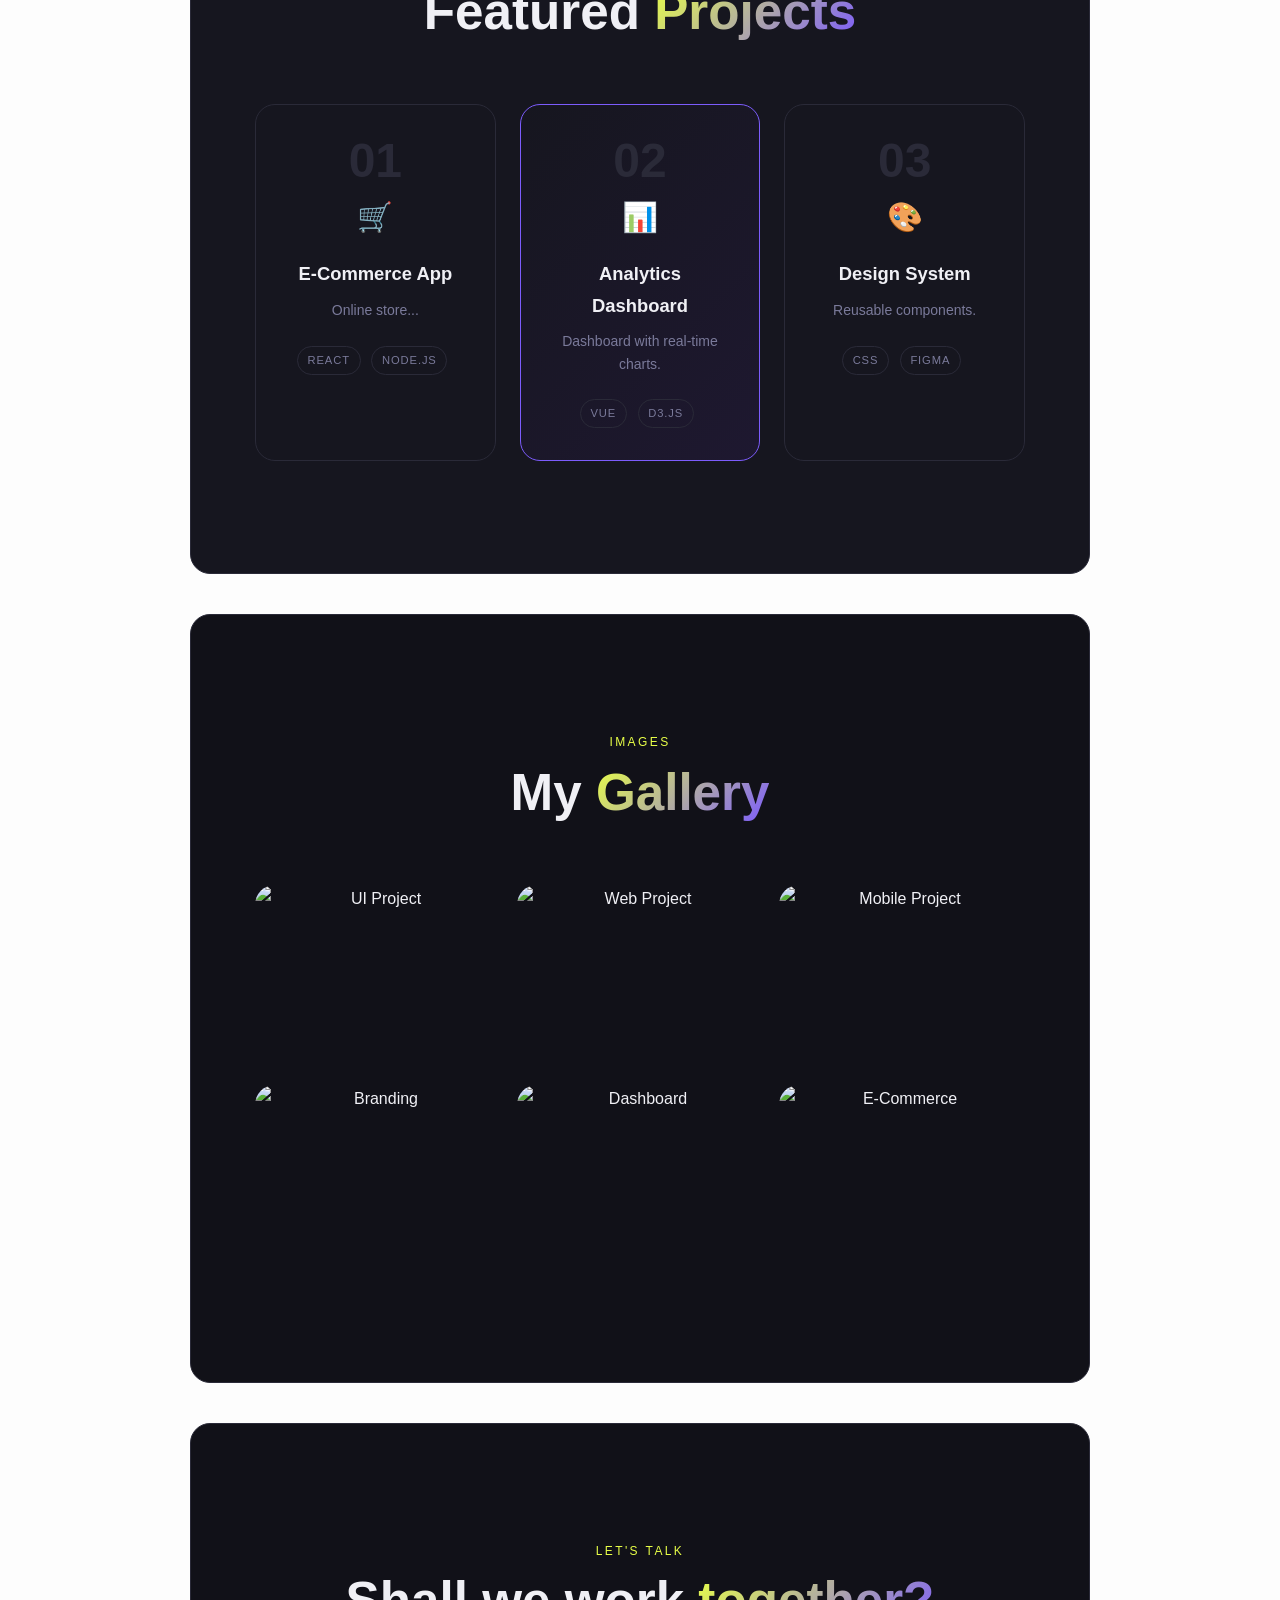
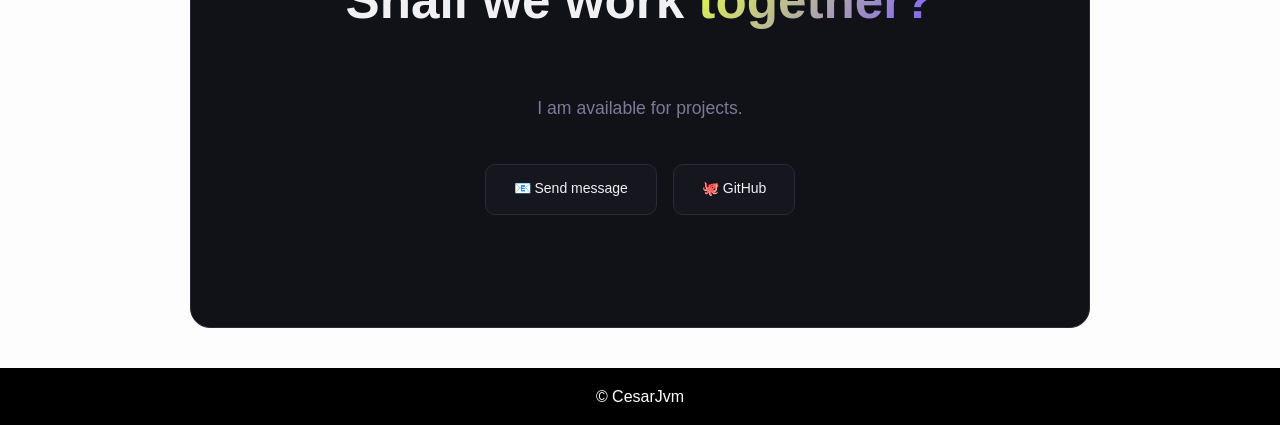
==== commit 55a03f01: "Se cambio el lenguaje y se agregaron unos cambios" ====
--- a/index.html
+++ b/index.html
@@ -1,30 +1,29 @@
-```html
 <!DOCTYPE html>
-<!-- Define el tipo de documento como HTML5 -->
-
-<html lang="es">
-<!-- Idioma del sitio -->
+<!-- Defines the document type as HTML5 -->
+
+<html lang="en">
+<!-- Site language -->
 
 <head>
-    <!-- Configuración general -->
+    <!-- General configuration -->
 
     <meta charset="UTF-8">
-    <!-- Permite usar tildes y caracteres especiales -->
+    <!-- Allows special characters -->
 
     <meta name="viewport" content="width=device-width, initial-scale=1.0">
-    <!-- Hace que el diseño sea responsive -->
-
-    <title>MI PORTAFOLIO</title>
-    <!-- Título de la pestaña -->
+    <!-- Makes the design responsive -->
+
+    <title>MY PORTFOLIO</title>
+    <!-- Tab title -->
 
     <link rel="stylesheet" href="css/index.css">
-    <!-- Conexión con el CSS -->
+    <!-- CSS connection -->
 
     <script src="https://kit.fontawesome.com/748620dc2f.js" crossorigin="anonymous"></script>
-    <!-- Librería de iconos (Font Awesome) -->
+    <!-- Icon library (Font Awesome) -->
 
     <script defer src="js/script.js"></script>
-    <!-- Archivo JS (se ejecuta después de cargar el HTML) -->
+    <!-- JS file (runs after HTML loads) -->
 </head>
 
 <body>
@@ -34,19 +33,19 @@
         <nav id="navbar">
 
             <!-- Logo -->
-            <h2 class="nav-logo">PORTA<span>FOLIO</span></h2>
-
-            <!-- Menú de navegación -->
+            <h2 class="nav-logo">PORT<span>FOLIO</span></h2>
+
+            <!-- Navigation menu -->
             <ul class="nav-links" id="navLinks">
-                <li><a href="#inicio">Inicio</a></li>
-                <li><a href="#proyectos">Proyectos</a></li>
-                <li><a href="#galeria">Galería</a></li>
-                <li><a href="mascotas.html">Mascotas</a></li>
-                <li><a href="#contacto">Contacto</a></li>
+                <li><a href="#inicio">Home</a></li>
+                <li><a href="#proyectos">Projects</a></li>
+                <li><a href="#galeria">Gallery</a></li>
+                <li><a href="mascotas.html">Pets</a></li>
+                <li><a href="#contacto">Contact</a></li>
             </ul>
 
-            <!-- Botón hamburguesa (solo visible en móvil) -->
-            <button class="menu-toggle" id="menuToggle" aria-label="Menú">
+            <!-- Hamburger button (mobile only) -->
+            <button class="menu-toggle" id="menuToggle" aria-label="Menu">
                 <span></span>
                 <span></span>
                 <span></span>
@@ -55,38 +54,38 @@
         </nav>
     </header>
 
-    <!-- ================= HERO (PORTADA) ================= -->
+    <!-- ================= HERO ================= -->
     <section id="inicio" class="hero">
 
-        <!-- Fondo decorativo -->
+        <!-- Decorative background -->
         <div class="hero-bg"></div>
 
-        <!-- Contenido principal -->
+        <!-- Main content -->
         <div class="hero-content">
 
-            <p class="hero-label reveal">Desarrollador Web</p>
+            <p class="hero-label reveal">Web Developer</p>
 
             <h1 class="hero-title reveal">
-                Hola, soy <br>
+                Hello, I'm <br>
                 <span class="highlight">Cesar Vega</span>
             </h1>
 
             <p class="hero-desc reveal">
-                Creo experiencias digitales únicas con código limpio y diseño intencional.
+                I create unique digital experiences with clean code and intentional design.
             </p>
 
-            <!-- Botón que muestra más información -->
+            <!-- Button to show more info -->
             <button class="btn-primary" id="toggleBtn" onclick="toggleContent()">
-                Ver más sobre mí
+                See more about me
             </button>
 
-            <!-- Contenido oculto -->
+            <!-- Hidden content -->
             <div id="extraContent" class="extra-content hidden">
-                <p>🚀 Apasionado por el desarrollo frontend...</p>
-            </div>
-        </div>
-
-        <!-- Elementos decorativos -->
+                <p>🚀 Passionate about frontend development...</p>
+            </div>
+        </div>
+
+        <!-- Decorative elements -->
         <div class="hero-deco">
             <div class="circle c1"></div>
             <div class="circle c2"></div>
@@ -94,65 +93,65 @@
         </div>
     </section>
 
-    <!-- ================= MENSAJE DE BIENVENIDA ================= -->
+    <!-- ================= WELCOME MESSAGE ================= -->
     <div id="welcomeMsg" class="welcome-banner hidden">
-        <span>👋 ¡Bienvenido/a a mi portafolio!</span>
+        <span>👋 Welcome to my portfolio!</span>
         <button onclick="closeWelcome()">✕</button>
-        <!-- Botón que cierra el mensaje -->
+        <!-- Button to close message -->
     </div>
 
-    <!-- ================= SOBRE MI ================= -->
+    <!-- ================= ABOUT ME ================= -->
     <section id="sobre" class="section">
         <div class="section-header">
 
-            <span class="section-tag">A que me dedico</span>
-
-            <h2>Sobre <em>mí</em></h2>
+            <span class="section-tag">What I do</span>
+
+            <h2>About <em>me</em></h2>
 
             <p class="contacto-desc">
-                Soy César Vega Morales, desarrollador web en formación...
+                I am César Vega Morales, a web developer in training...
             </p>
 
         </div>
     </section>
 
-    <!-- ================= PROYECTOS ================= -->
+    <!-- ================= PROJECTS ================= -->
     <section id="proyectos" class="section proyectos-section">
 
         <div class="section-header">
-            <span class="section-tag">Trabajo</span>
-            <h2>Proyectos <em>Destacados</em></h2>
-        </div>
-
-        <!-- Grid de proyectos -->
+            <span class="section-tag">Work</span>
+            <h2>Featured <em>Projects</em></h2>
+        </div>
+
+        <!-- Projects grid -->
         <div class="proyectos-grid">
 
-            <!-- Proyecto 1 -->
+            <!-- Project 1 -->
             <div class="proyecto-card">
                 <div class="card-number">01</div>
                 <div class="card-icon">🛒</div>
                 <h3>E-Commerce App</h3>
-                <p>Tienda online...</p>
+                <p>Online store...</p>
                 <span class="tag">React</span>
                 <span class="tag">Node.js</span>
             </div>
 
-            <!-- Proyecto destacado -->
+            <!-- Featured project -->
             <div class="proyecto-card featured">
                 <div class="card-number">02</div>
                 <div class="card-icon">📊</div>
-                <h3>Dashboard Analytics</h3>
-                <p>Panel con gráficas en tiempo real.</p>
+                <h3>Analytics Dashboard</h3>
+                <p>Dashboard with real-time charts.</p>
                 <span class="tag">Vue</span>
                 <span class="tag">D3.js</span>
             </div>
 
-            <!-- Proyecto 3 -->
+            <!-- Project 3 -->
             <div class="proyecto-card">
                 <div class="card-number">03</div>
                 <div class="card-icon">🎨</div>
                 <h3>Design System</h3>
-                <p>Componentes reutilizables.</p>
+                <p>Reusable components.</p>
                 <span class="tag">CSS</span>
                 <span class="tag">Figma</span>
             </div>
@@ -160,31 +159,29 @@
         </div>
     </section>
 
-    <!-- ================= GALERÍA ================= -->
+    <!-- ================= GALLERY ================= -->
     <section id="galeria" class="section galeria-section">
 
         <div class="section-header">
-            <span class="section-tag">Imágenes</span>
-            <h2>Mi <em>Galería</em></h2>
-        </div>
-
-        <!-- Grid de imágenes -->
+            <span class="section-tag">Images</span>
+            <h2>My <em>Gallery</em></h2>
+        </div>
+
+        <!-- Images grid -->
         <div class="galeria-grid">
 
-            <!-- Cada item es una imagen -->
-            <div class="galeria-item">
-                <img src="https://picsum.photos/seed/port1/600/400" alt="Proyecto UI">
+            <div class="galeria-item">
+                <img src="https://picsum.photos/seed/port1/600/400" alt="UI Project">
                 <div class="galeria-overlay"><span>UI Design</span></div>
             </div>
 
-            <!-- Repetición de imágenes -->
-            <div class="galeria-item">
-                <img src="https://picsum.photos/seed/port2/600/400" alt="Proyecto Web">
+            <div class="galeria-item">
+                <img src="https://picsum.photos/seed/port2/600/400" alt="Web Project">
                 <div class="galeria-overlay"><span>Web App</span></div>
             </div>
 
             <div class="galeria-item">
-                <img src="https://picsum.photos/seed/port3/600/400" alt="Proyecto Mobile">
+                <img src="https://picsum.photos/seed/port3/600/400" alt="Mobile Project">
                 <div class="galeria-overlay"><span>Mobile</span></div>
             </div>
 
@@ -206,25 +203,25 @@
         </div>
     </section>
 
-    <!-- ================= CONTACTO ================= -->
+    <!-- ================= CONTACT ================= -->
     <section id="contacto" class="section contacto-section">
 
         <div class="section-header">
-            <span class="section-tag">Hablemos</span>
-            <h2>¿Trabajamos <em>Juntos?</em></h2>
+            <span class="section-tag">Let's talk</span>
+            <h2>Shall we work <em>together?</em></h2>
         </div>
 
         <div class="contacto-inner">
 
             <p class="contacto-desc">
-                Estoy disponible para proyectos.
+                I am available for projects.
             </p>
 
-            <!-- Botones de contacto -->
+            <!-- Contact buttons -->
             <div class="contacto-links">
 
                 <a href="mailto:cesarvegamrales@gmail.com" class="contacto-btn">
-                    📧 Enviar mensaje
+                    📧 Send message
                 </a>
 
                 <a href="https://github.com/cesarvega1" target="_blank" class="contacto-btn">
@@ -238,7 +235,6 @@
     <!-- ================= FOOTER ================= -->
     <footer>
 
-        <!-- Redes sociales -->
         <a href="https://x.com/cesarvegamrales" target="_blank">
             <i class="fab fa-twitter"></i>
         </a>
@@ -255,5 +251,4 @@
     </footer>
 
 </body>
-</html>
-
+</html>
